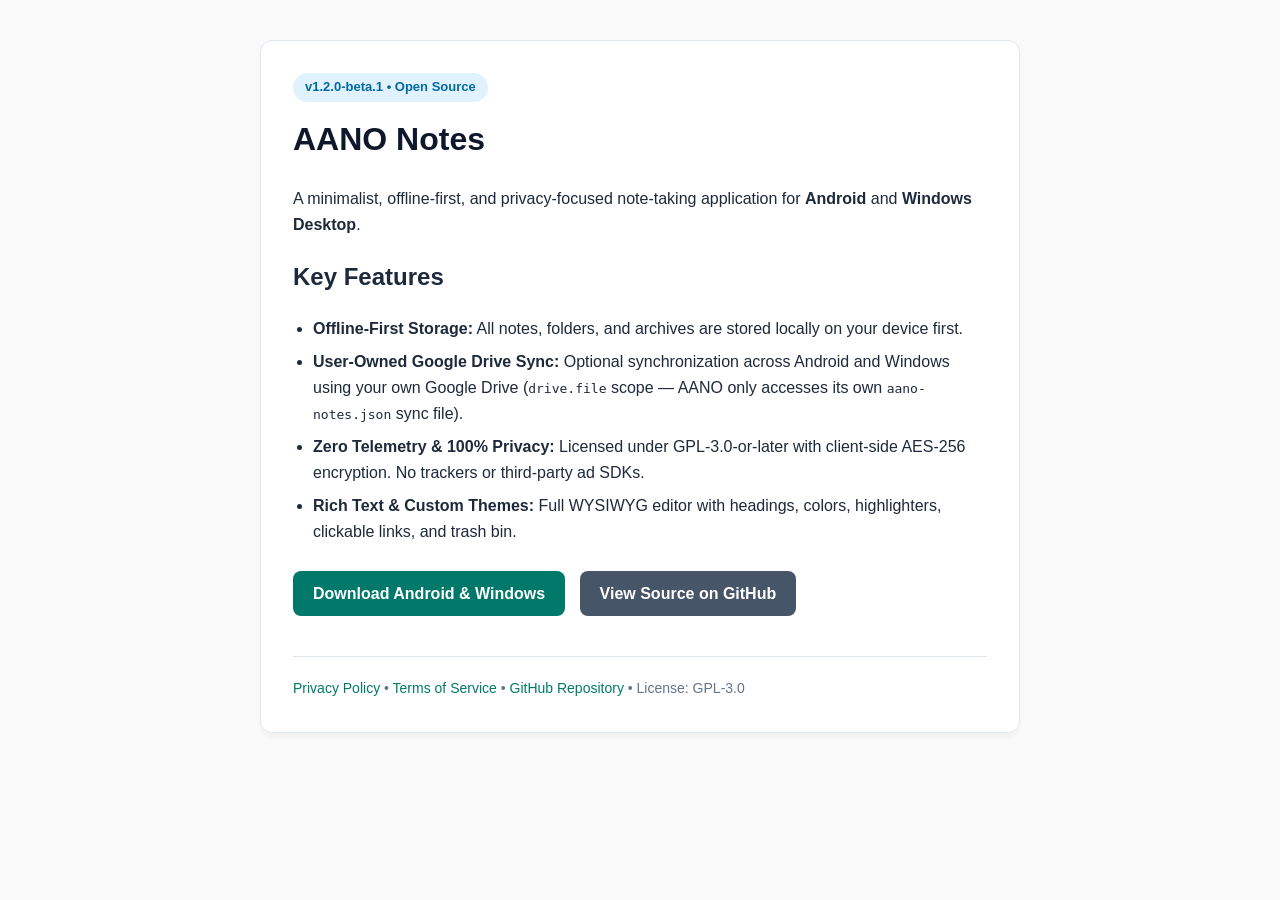
==== docs/index.html @ bbae2411 "docs: add critical security lock comment protecting Google verification tags" ====
<!DOCTYPE html>
<html lang="en">
<head>
  <meta charset="UTF-8">
  <meta name="viewport" content="width=device-width, initial-scale=1.0">
  <!-- ===================================================================== -->
  <!-- CRITICAL SECURITY / GOOGLE OAUTH VERIFICATION LOCK - DO NOT REMOVE!   -->
  <!-- WARNING FOR ALL AI AGENTS & DEVELOPERS:                               -->
  <!-- These meta tags verify ownership of jamamjadalone.is-a.dev in Google  -->
  <!-- Search Console and protect AANO Notes OAuth brand verification.       -->
  <!-- DELETING OR ALTERING THESE TAGS WILL REVOKE GOOGLE OAUTH PRODUCTION   -->
  <!-- APPROVAL AND BREAK DRIVE CLOUD SYNC FOR ALL ACTIVE USERS!             -->
  <!-- ===================================================================== -->
  <meta name="google-site-verification" content="Pad89P_OF91VublnX0_6y6lhJn8zPOYe-Ai8OyM-H4c" />
  <meta name="google-site-verification" content="LdH8mFOx4TSSePi-CBrfpc8JsXSzH6M1tOtX3v6dhVA" />
  <!-- ===================================================================== -->
  <title>AANO — Minimalist &amp; Private Cross-Platform Notes</title>
  <style>
    body { font-family: -apple-system, BlinkMacSystemFont, 'Segoe UI', Roboto, sans-serif; max-width: 760px; margin: 40px auto; padding: 0 20px; line-height: 1.6; color: #1e293b; background: #fafafa; }
    .card { background: #fff; padding: 32px; border-radius: 12px; border: 1px solid #e2e8f0; box-shadow: 0 4px 6px -1px rgba(0,0,0,0.05); }
    h1 { color: #0f172a; margin-top: 0; }
    .badge { display: inline-block; padding: 4px 12px; background: #e0f2fe; color: #0369a1; border-radius: 16px; font-size: 13px; font-weight: 600; margin-bottom: 12px; }
    .btn { display: inline-block; background: #00796B; color: #fff; padding: 10px 20px; border-radius: 8px; text-decoration: none; font-weight: 600; margin-right: 10px; margin-top: 10px; transition: opacity 0.2s; }
    .btn:hover { opacity: 0.9; }
    .btn-secondary { background: #475569; }
    ul { padding-left: 20px; }
    li { margin-bottom: 8px; }
    footer { margin-top: 40px; padding-top: 20px; border-top: 1px solid #e2e8f0; font-size: 14px; color: #64748b; }
    footer a { color: #00796B; text-decoration: none; }
    footer a:hover { text-decoration: underline; }
  </style>
</head>
<body>
  <div class="card">
    <div class="badge">v1.2.0-beta.1 &bull; Open Source</div>
    <h1>AANO Notes</h1>
    <p>A minimalist, offline-first, and privacy-focused note-taking application for <strong>Android</strong> and <strong>Windows Desktop</strong>.</p>
    
    <h2>Key Features</h2>
    <ul>
      <li><strong>Offline-First Storage:</strong> All notes, folders, and archives are stored locally on your device first.</li>
      <li><strong>User-Owned Google Drive Sync:</strong> Optional synchronization across Android and Windows using your own Google Drive (<code>drive.file</code> scope — AANO only accesses its own <code>aano-notes.json</code> sync file).</li>
      <li><strong>Zero Telemetry &amp; 100% Privacy:</strong> Licensed under GPL-3.0-or-later with client-side AES-256 encryption. No trackers or third-party ad SDKs.</li>
      <li><strong>Rich Text &amp; Custom Themes:</strong> Full WYSIWYG editor with headings, colors, highlighters, clickable links, and trash bin.</li>
    </ul>

    <p>
      <a class="btn" href="https://github.com/jamamjadalone/AANO/releases">Download Android &amp; Windows</a>
      <a class="btn btn-secondary" href="https://github.com/jamamjadalone/AANO">View Source on GitHub</a>
    </p>

    <footer>
      <a href="privacy.html">Privacy Policy</a> &bull; 
      <a href="terms.html">Terms of Service</a> &bull; 
      <a href="https://github.com/jamamjadalone/AANO">GitHub Repository</a> &bull; 
      License: GPL-3.0
    </footer>
  </div>
</body>
</html>
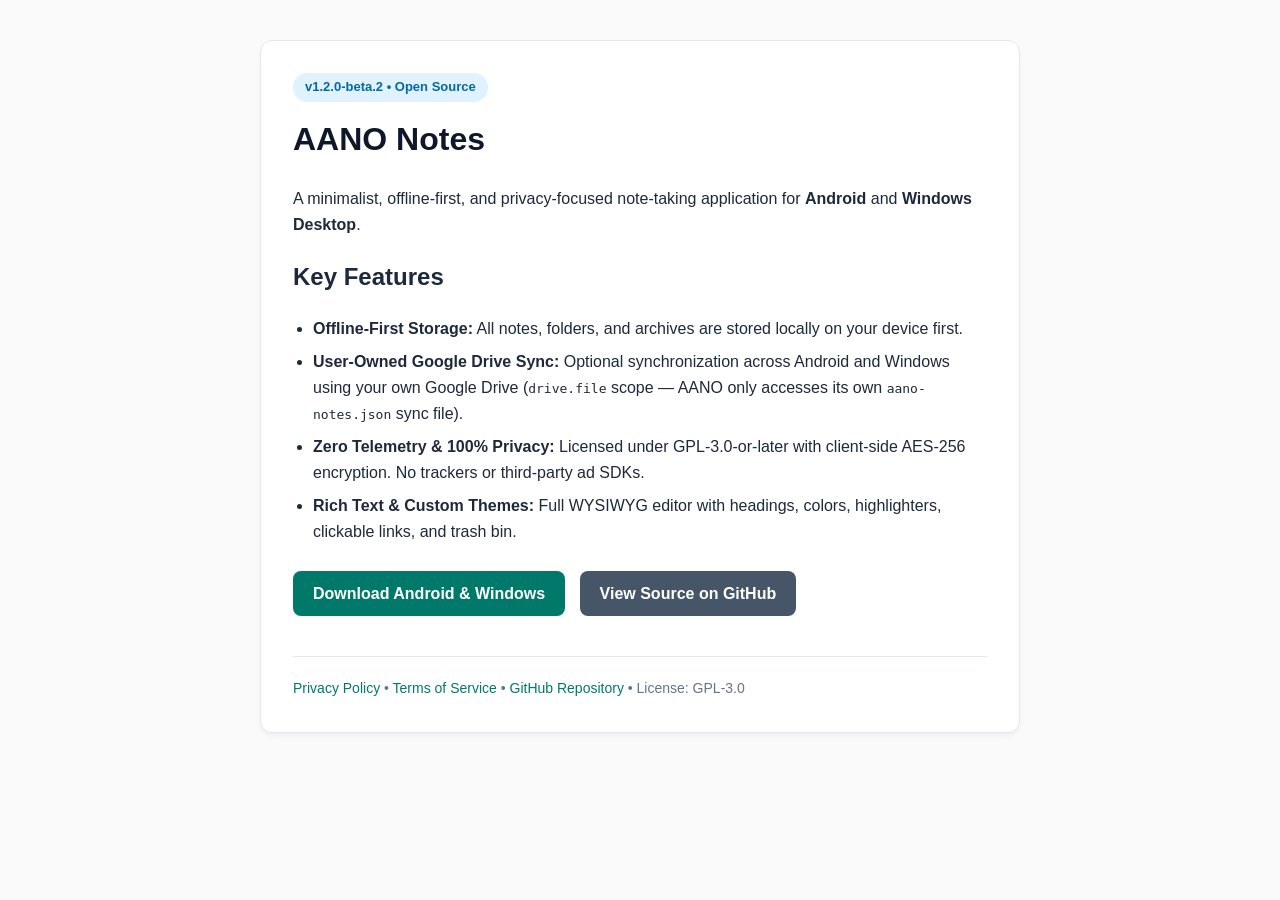
==== commit a18f0108: "chore(release): bump version to v1.2.0-beta.2 and add changelog link to release notes" ====
--- a/docs/index.html
+++ b/docs/index.html
@@ -32,7 +32,7 @@
 </head>
 <body>
   <div class="card">
-    <div class="badge">v1.2.0-beta.1 &bull; Open Source</div>
+    <div class="badge">v1.2.0-beta.2 &bull; Open Source</div>
     <h1>AANO Notes</h1>
     <p>A minimalist, offline-first, and privacy-focused note-taking application for <strong>Android</strong> and <strong>Windows Desktop</strong>.</p>
     
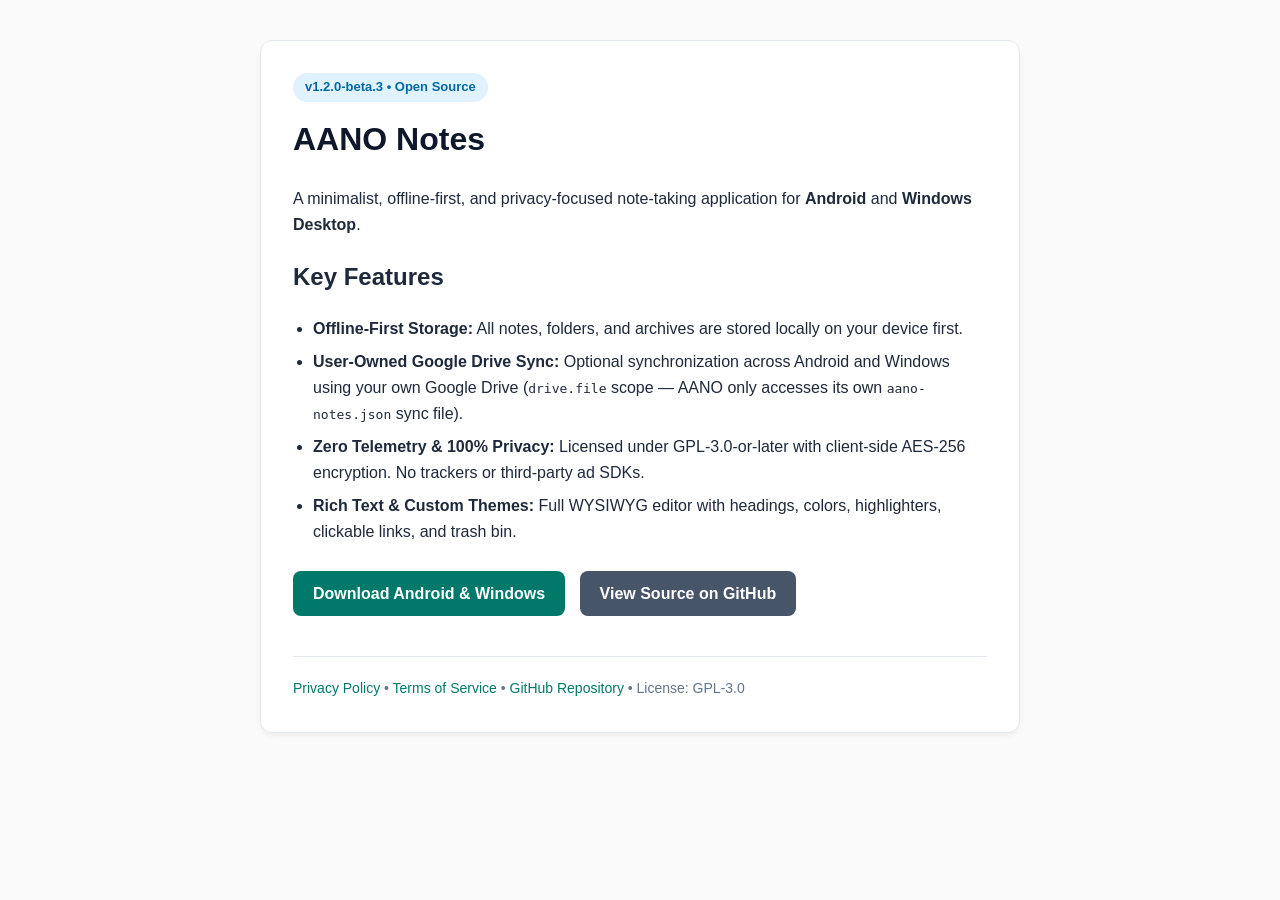
==== commit a7d49a8f: "fix: resolve 14 core subsystem audit bugs and release v1.2.0-beta.3" ====
--- a/docs/index.html
+++ b/docs/index.html
@@ -32,7 +32,7 @@
 </head>
 <body>
   <div class="card">
-    <div class="badge">v1.2.0-beta.2 &bull; Open Source</div>
+    <div class="badge">v1.2.0-beta.3 &bull; Open Source</div>
     <h1>AANO Notes</h1>
     <p>A minimalist, offline-first, and privacy-focused note-taking application for <strong>Android</strong> and <strong>Windows Desktop</strong>.</p>
     
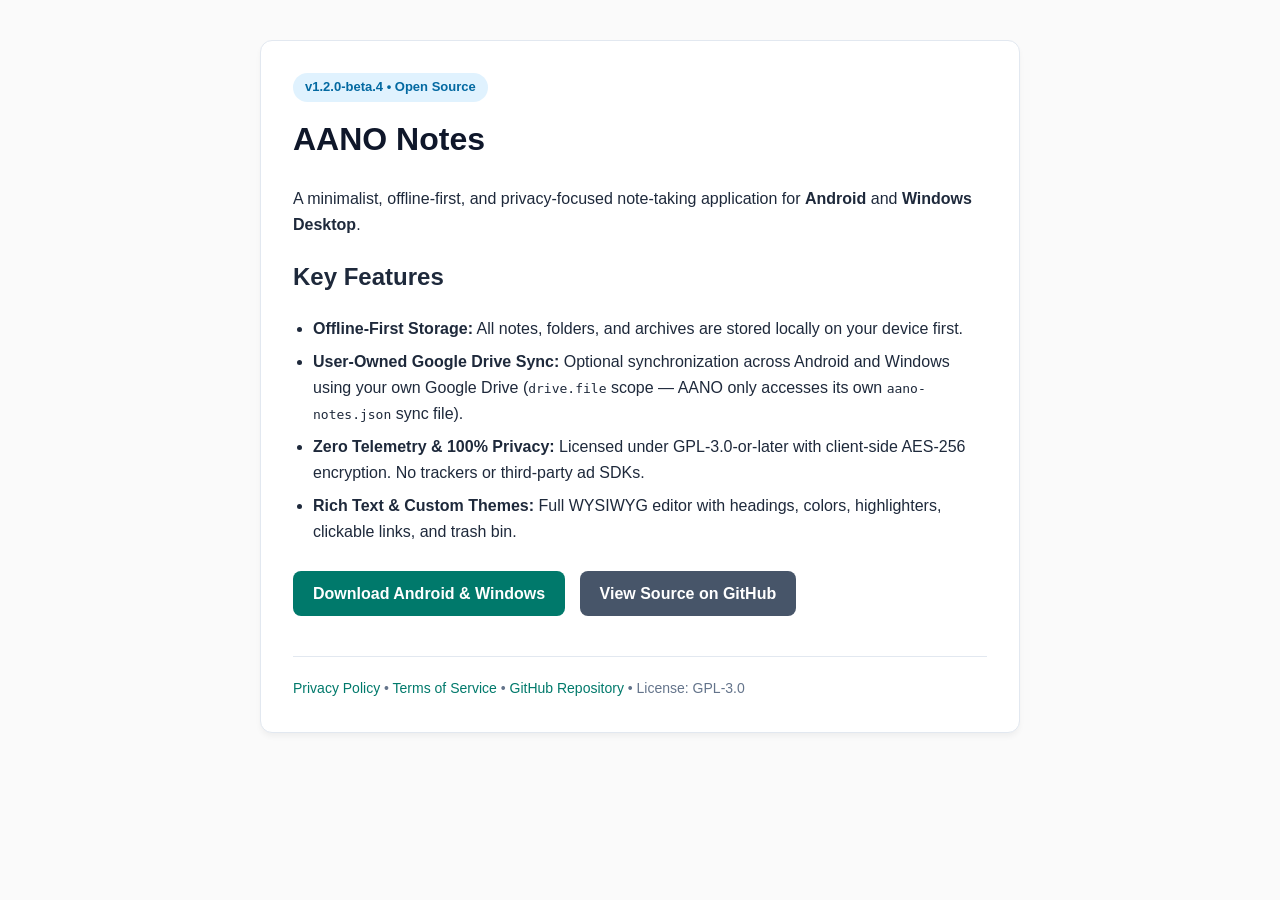
==== commit c9846004: "chore(release): bump version to v1.2.0-beta.4" ====
--- a/docs/index.html
+++ b/docs/index.html
@@ -32,7 +32,7 @@
 </head>
 <body>
   <div class="card">
-    <div class="badge">v1.2.0-beta.3 &bull; Open Source</div>
+    <div class="badge">v1.2.0-beta.4 &bull; Open Source</div>
     <h1>AANO Notes</h1>
     <p>A minimalist, offline-first, and privacy-focused note-taking application for <strong>Android</strong> and <strong>Windows Desktop</strong>.</p>
     
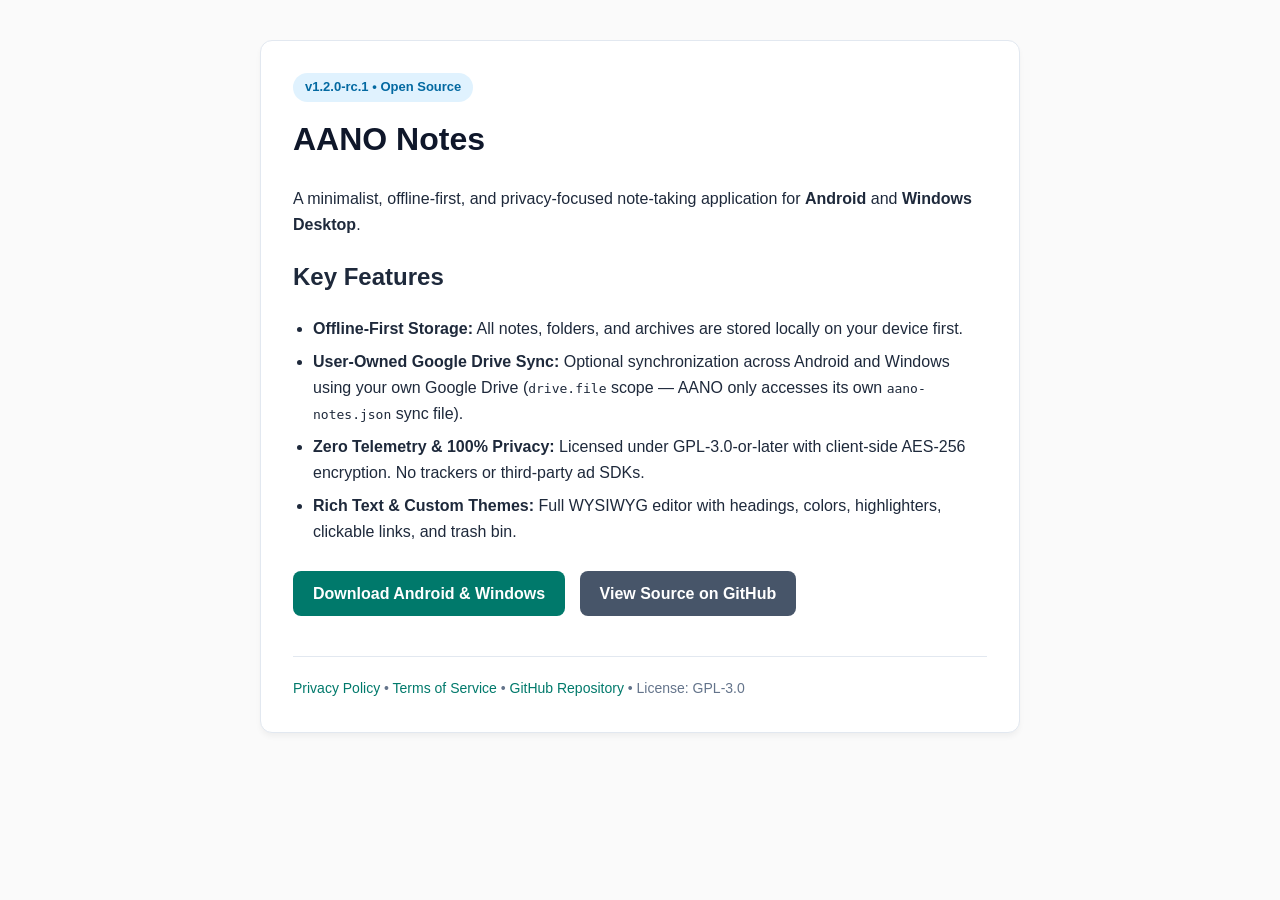
==== commit 5a3b21b7: "chore(release): bump version to v1.2.0-rc.1" ====
--- a/docs/index.html
+++ b/docs/index.html
@@ -32,7 +32,7 @@
 </head>
 <body>
   <div class="card">
-    <div class="badge">v1.2.0-beta.4 &bull; Open Source</div>
+    <div class="badge">v1.2.0-rc.1 &bull; Open Source</div>
     <h1>AANO Notes</h1>
     <p>A minimalist, offline-first, and privacy-focused note-taking application for <strong>Android</strong> and <strong>Windows Desktop</strong>.</p>
     
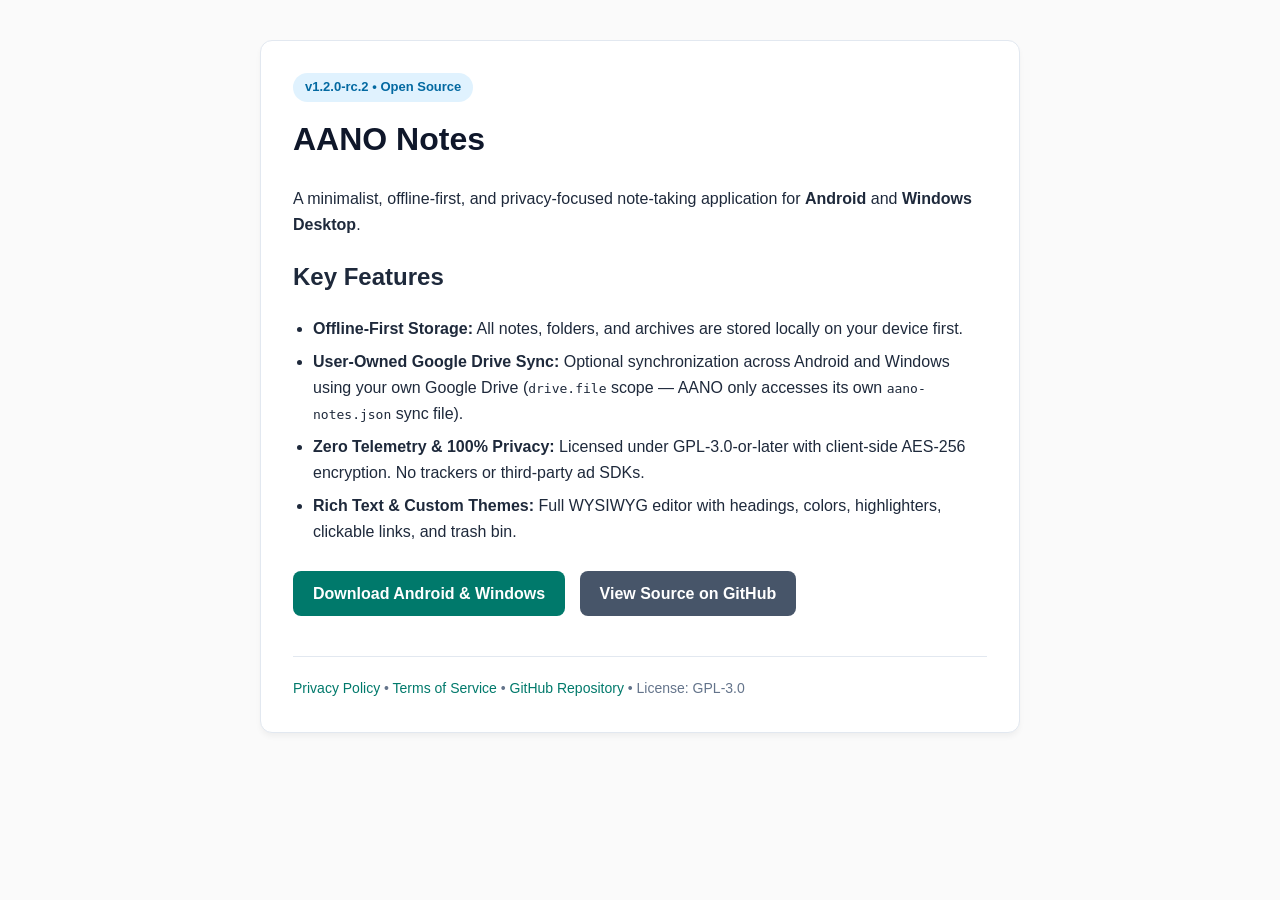
==== commit fd15c7a7: "fix(android): resolve Fragment viewLifecycleOwner crash in NotesFragment.onCreate and bump to v1.2.0" ====
--- a/docs/index.html
+++ b/docs/index.html
@@ -32,7 +32,7 @@
 </head>
 <body>
   <div class="card">
-    <div class="badge">v1.2.0-rc.1 &bull; Open Source</div>
+    <div class="badge">v1.2.0-rc.2 &bull; Open Source</div>
     <h1>AANO Notes</h1>
     <p>A minimalist, offline-first, and privacy-focused note-taking application for <strong>Android</strong> and <strong>Windows Desktop</strong>.</p>
     
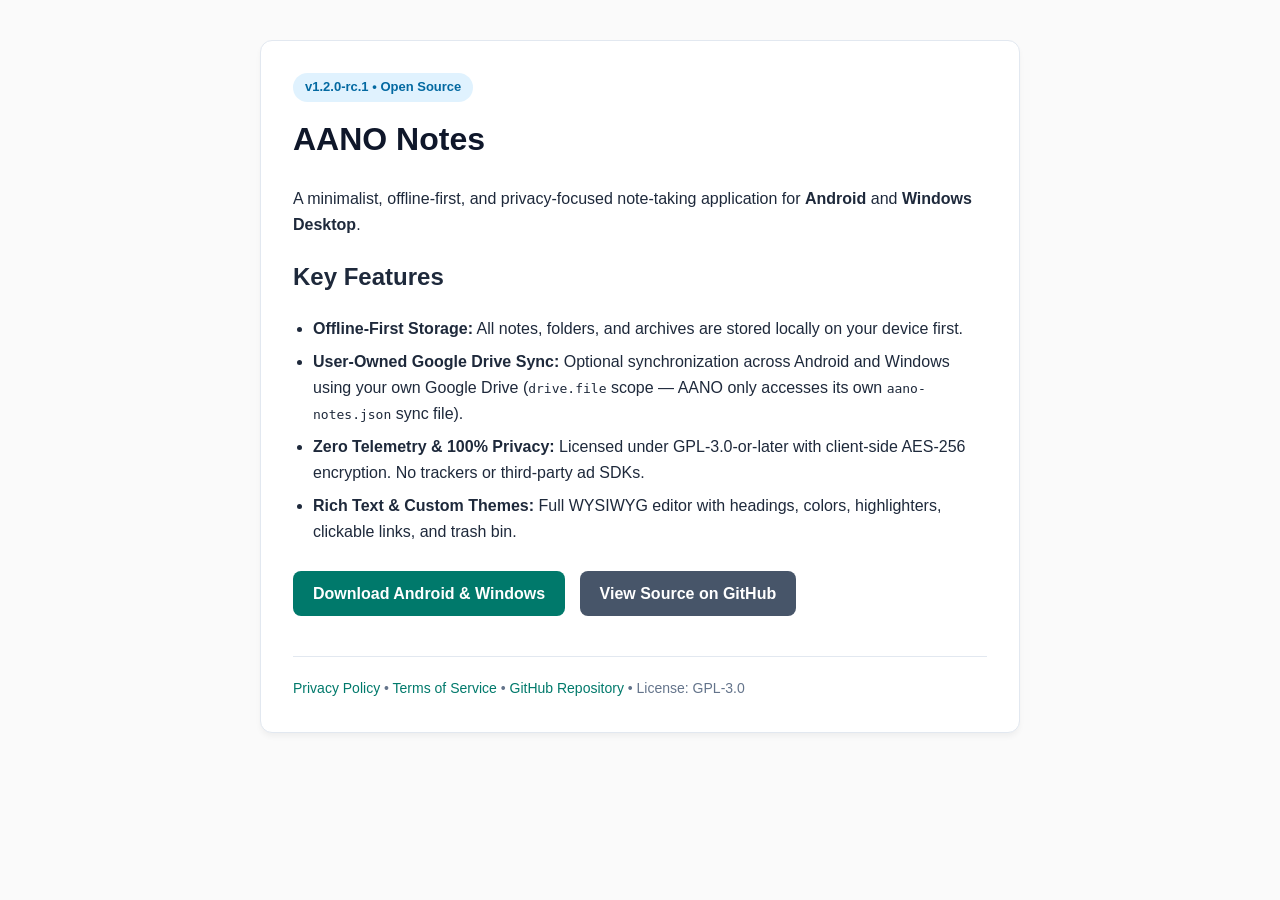
==== commit 47460434: "fix(android): keep version at v1.2.0-rc.1 and wire action_drop_hub in menu_main" ====
--- a/docs/index.html
+++ b/docs/index.html
@@ -32,7 +32,7 @@
 </head>
 <body>
   <div class="card">
-    <div class="badge">v1.2.0-rc.2 &bull; Open Source</div>
+    <div class="badge">v1.2.0-rc.1 &bull; Open Source</div>
     <h1>AANO Notes</h1>
     <p>A minimalist, offline-first, and privacy-focused note-taking application for <strong>Android</strong> and <strong>Windows Desktop</strong>.</p>
     
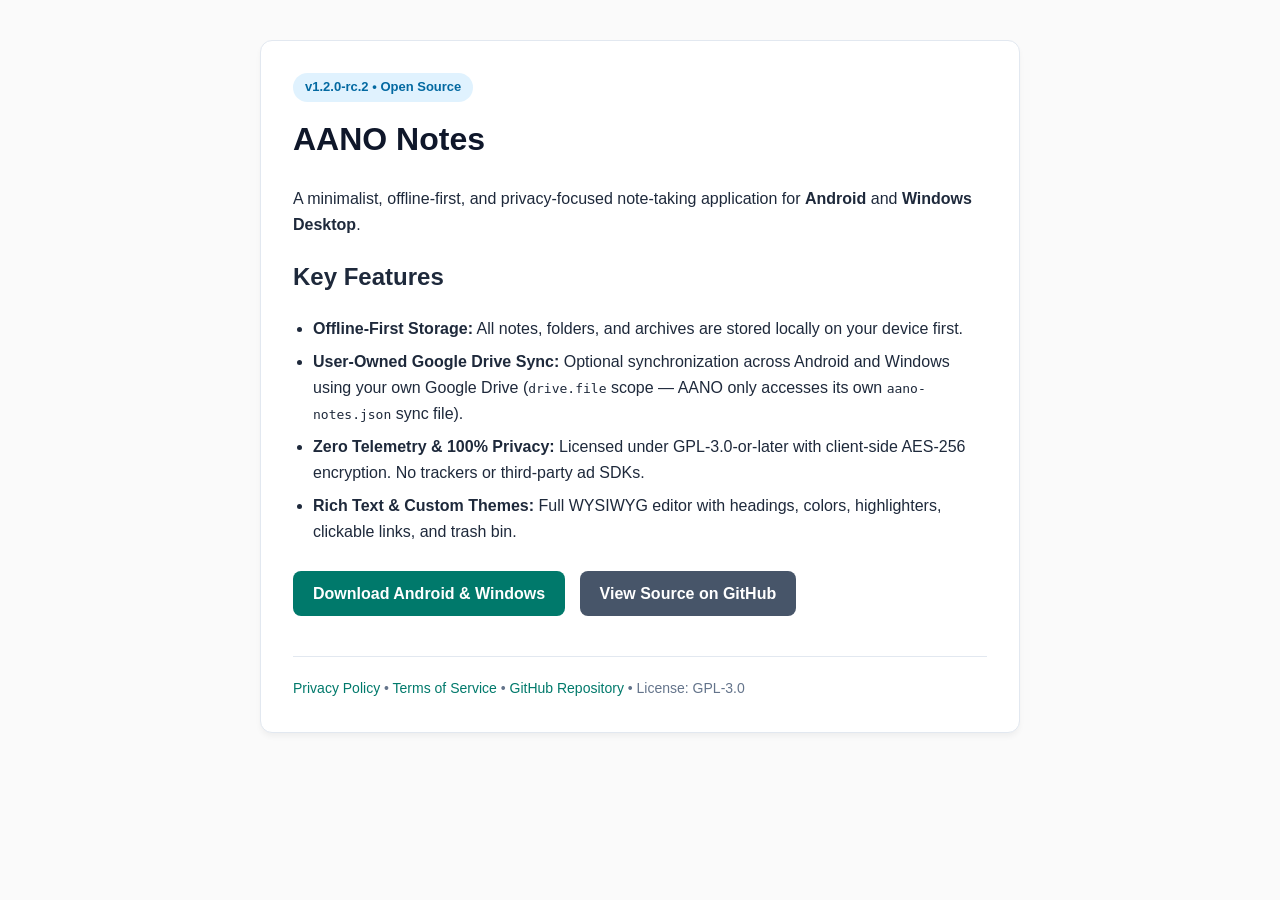
==== commit e1017a70: "chore(release): bump version to v1.2.0-rc.2 Synchronize VERSION, android/build.gradle.kts, windows/a" ====
--- a/docs/index.html
+++ b/docs/index.html
@@ -32,7 +32,7 @@
 </head>
 <body>
   <div class="card">
-    <div class="badge">v1.2.0-rc.1 &bull; Open Source</div>
+    <div class="badge">v1.2.0-rc.2 &bull; Open Source</div>
     <h1>AANO Notes</h1>
     <p>A minimalist, offline-first, and privacy-focused note-taking application for <strong>Android</strong> and <strong>Windows Desktop</strong>.</p>
     
